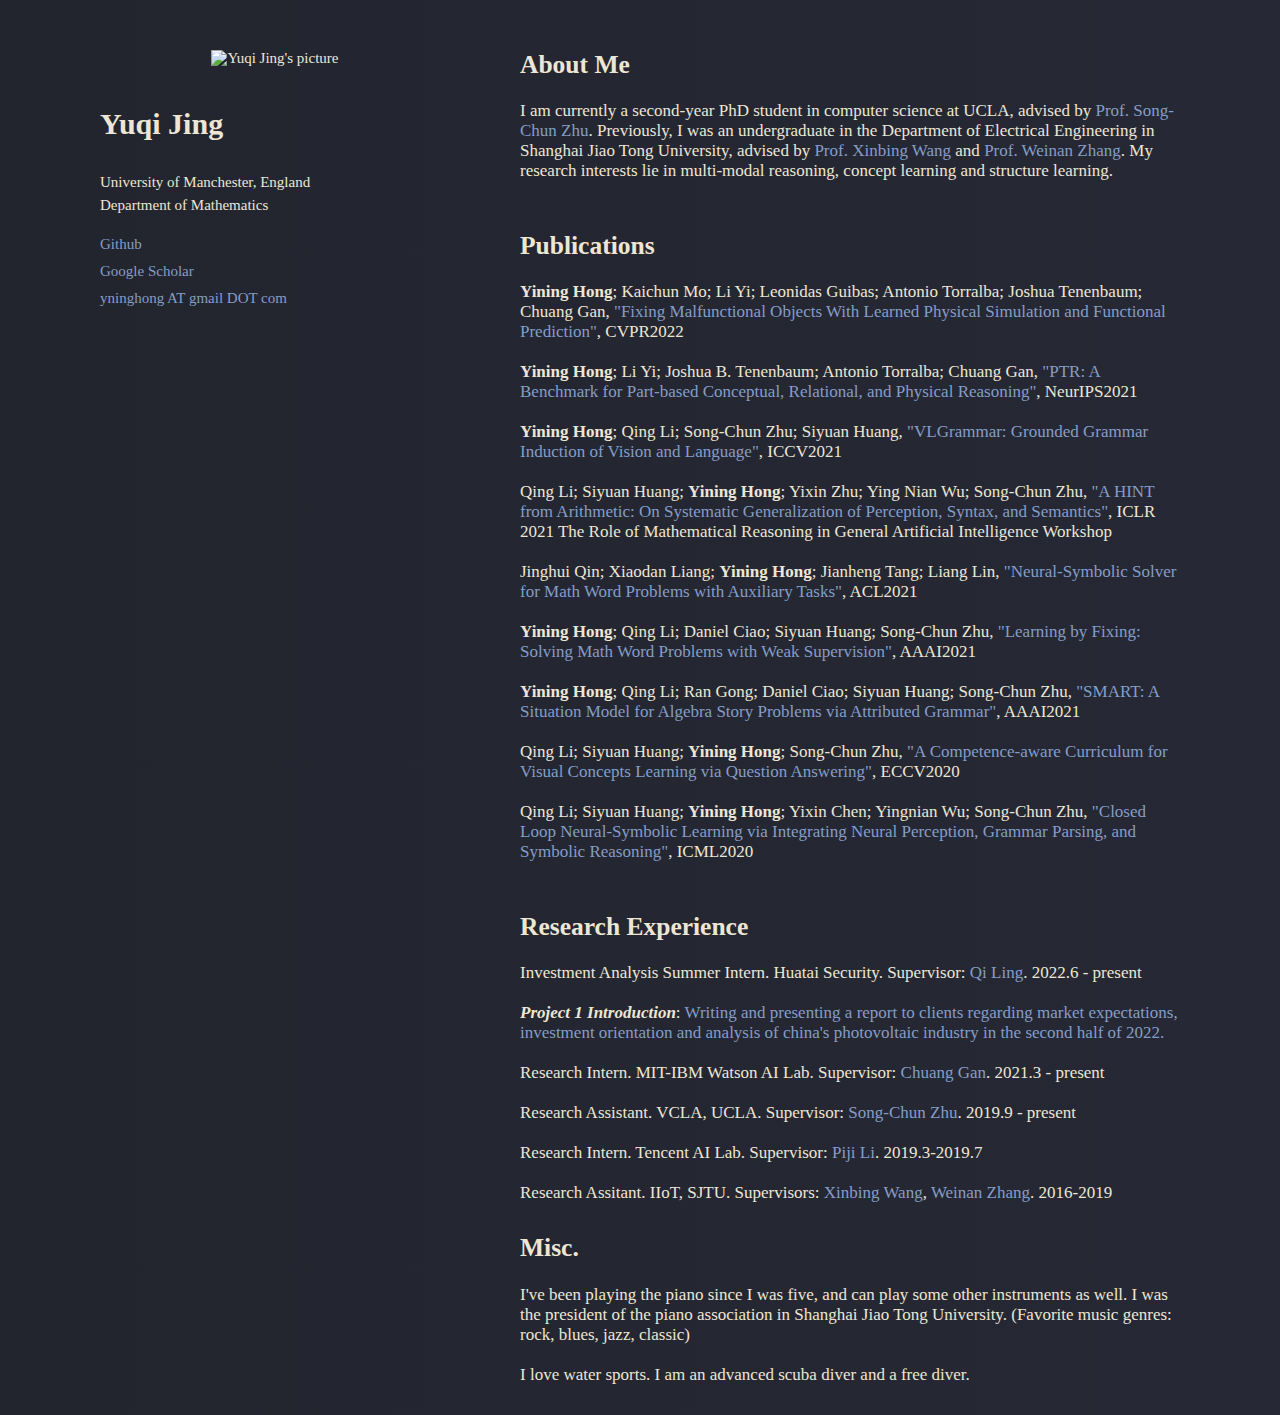
==== index.html @ 9c2588e0 "Update index.html" ====
<!DOCTYPE html> <html lang="en"> 
  <head> 
    <!-- Global site tag (gtag.js) - Google Analytics --> 
    <script async src="https://www.googletagmanager.com/gtag/js?id=UA-128477410-1"></script> <script> window.dataLayer = window.dataLayer |
      | []; function gtag(){dataLayer.push(arguments);} gtag('js', new Date()); gtag('config', 'UA-128477410-1'); </script> 
    <meta charset="utf-8"> 
    <meta http-equiv=X-UA-Compatible content="IE=edge,chrome=1"> 
    <meta name=viewport content="width=device-width, initial-scale=1"> 
    <meta name=description content="A boy who trys to make the most of every day"> 
    <meta name=author content="Yuqi Jing">
    
    
    
    
    
    
    
    <!-- Begin Jekyll SEO tag v2.8.0 --> 
    <title>Home | Yuqi Jing</title> 
    <meta name="generator" content="Jekyll v3.9.0" 
                                                                                 /> 
    <meta property="og:title" content="Home" 
                                                                                          /> 
    <meta property="og:locale" content="en_UK" 
                                                                                                   /> 
    <meta name="description" content="A place that holds the depths of a boy's mind" 
                                                                                                            /> 
    <meta property="og:description" content="A place that holds the depths of a boy's mind" 
                                                                                                                     /> 
    <link rel="canonical" href="https://yqjing.github.io/" 
                                                                                                                              /> 
    <meta property="og:url" content="https://yqjing.github.io/" 
                                                                                                                                       /> 
    <meta property="og:site_name" content="Yuqi Jing" 
                                                                                                                                                /> 
    <meta property="og:type" content="website" 
                                                                                                                                                /> 
    <meta name="twitter:card" content="summary" 
                                                                                                                                                /> 
    <meta property="twitter:title" content="Home" 
                                                                                                                                                /> 
    <script type="application/ld+json"> {"@context":"https://schema.org","@type":"WebSite","description":"A place that holds the depths of a boy's mind","headline":"Home","name":"Yuqi Jing","url":"https://yqjing.github.io/"}</script>
    
    
    
    <!-- End Jekyll SEO tag -->
   
    
    <link rel="icon" type="image/png" href="/assets/pictures/32*32.png" />
    <link rel="apple-touch-icon" type="image/png" href="/assets/pictures/180*180.png" />

    
    <link rel="canonical" href="https://yqjing.github.io/"> 
 
    
    
    
    
    
    
    
    
    <!-- color:#111;background:#fff => background color;
    
color:#ede6d5;font-family:"Georgia",serif;font-size:15px;margin:50px 100px 0 => uni,department i.e. left side benchmark text size ;

color:#a085c6;text-decoration:none;font-size:1em => control all purple text; text in left-hand side: lsbmts*1; Text in right-hand side: rsbmts*1;

h1{font-size:2em;margin-bottom:30px} => title name size "Yuqi Jing"; lsbmts*2
header small{font-size:0.7em}   => ???other hidden link use;
hover{color:#fcd174;border-color:#fcd174}p,span{line-height:1.5}; cursor positioned color  purple color text*1
 @media only screen and (max-width: 600px){.content{font-size:17px;max-width:1000px(up); => unknown
@media only screen and (min-width: 600px){.content{margin-left:380px;font-size:17px;max-width:1000px}} => right sde benchmark text size;
 
@margin widthillustration
    header{width:350px;padding:0 50px 0 0;position:relative;float:left} : left column width 350
 @media only screen and (min-width: 600px){.content{margin-left:400px;font-size:17px;max-width:1000px}}.content p{margin-bottom:30px}.content p strong{font-weight:600}  : righ column width 1000, margin to the left 400

text color: #72a5d4
--->


         
    
     <!-- Photo setting   --> 
    <style> 
      body{color:#111;background:#fff}
      body{background:-webkit-linear-gradient(left, #19111f 0%, #2c1e37 100%);
      background:-moz-linear-gradient(left, #22252e 0%, #262935 100%);
      background:-o-linear-gradient(left, #22252e 0%, #262935 100%);
      background:-ms-linear-gradient(left, #22252e 0%, #262935 100%);
      background:linear-gradient(to right, #22252e 0%, #262935 100%);
      color:#ede6d5;font-family:"Georgia",serif;font-size:15px;margin:50px 100px 0}
      @media only screen and (max-width: 600px){body{margin:50px 50px 0}}a{color:#859dc6;text-decoration:none;font-size:1em;-webkit-transition:all 1s;-moz-transition:all 1s;-o-transition:all 1s;-ms-transition:all 1s;transition:all 1s}a:hover{color:#fcd174;border-color:#fcd174}p,span{line-height:1.5}
      h1{font-size:2em;margin-bottom:30px}strong{font-weight:bold}strong a{border:none}ul{list-style:none;margin:0;padding:0}
      header{width:350px;padding:0 50px 0 0;position:relative;float:left}
      @media only screen and (max-width: 600px){header{float:none}}
      @media only screen and (max-width: 400px){header{width:100%}}header img{width:100%;margin-bottom:20px}header nav ul{margin-bottom:20px}header nav ul li{margin-bottom:10px}header p{margin-bottom:20px;width:80%}
      header small{font-size:.7em}
      
      
      @media only screen and (max-width: 600px){.content{font-size:17px;max-width:1000px;margin-top:50px;border-top:1px solid #382640;padding:40px 0 100px}}
      @media only screen and (min-width: 600px){.content{margin-left:420px;font-size:17px;max-width:1000px}}.content p{margin-bottom:30px}.content p strong{font-weight:600} 
    </style> 
  </head> 
  <body> 
    <header> 
    
    <div style="text-align: center;">
    <img alt="Yuqi Jing's picture" src="https://yqjing.github.io/assets/pictures/IMG_6062.jpg" /> 
    </div>
      
      
      
      
      
      <!-- https://evelinehong.github.io/assets/images/picture.jpg
  https://evelinehong.github.io/assets/images/sequoia2.jpg 
https://yqjing.github.io/assets/pictures/IMG_6062.jpg
-->
  <!--
      <style> body{color:#111;background:#fff}body{
color:#ede6d5;font-family:"Georgia",serif;
:14px;margin:50px 100px 0}
      @media only screen and (max-width: 600px){body{margin:50px 50px 0}}a{color:#a085c6;text-decoration:none;font-size:1em;-webkit-transition:all 1s;-moz-transition:all 1s;-o-transition:all 1s;-ms-transition:all 1s;transition:all 1s}a:hover{color:#fcd174;border-color:#fcd174}p,span{line-height:1.5}h1{font-size:2em;margin-bottom:30px}strong{font-weight:bold}strong a{border:none}ul{list-style:none;margin:0;padding:0}header{width:350px;padding:0 50px 0 0;position:relative;float:left}
      @media only screen and (max-width: 600px){header{float:none}}
      @media only screen and (max-width: 400px){header{width:100%}}header img{width:100%;margin-bottom:20px}header nav ul{margin-bottom:20px}header nav ul li{margin-bottom:10px}header p{margin-bottom:20px;width:80%}header small{font-size:.7em}
      @media only screen and (max-width: 600px){.content{font-size:16px;max-width:1000px;margin-top:50px;border-top:1px solid #382640;padding:40px 0 100px}}
      @media only screen and (min-width: 600px){.content{margin-left:400px;font-size:16px;max-width:1000px}}.content p{margin-bottom:30px}.content p strong{font-weight:600} 
 -->
  
  
  
  <h1> <strong>Yuqi Jing</strong> 
  </h1> <p> University of Manchester, England</br> Department of Mathematics<br> </p> <nav> <ul> 
  
  <!-- <li><a href="https://drive.google.com/file/d/1mBJ14ZlqIxVOYjJxZRQlTpHOiclSnYRE/view?usp=sharing">CV</a></li> "HER CV" "SET TO BE HOLD--> 
  
  <li><a href="https://github.com/disapprehension">Github</a></li> 
  <li><a href="https://scholar.google.com/citations?user=PTYxORcAAAAJ">Google Scholar</a></li> 
  <li><a href="mailto:yninghong@gmail.com">yninghong AT gmail DOT com</a></li> 
  
  <!-- <li><a href="https://evelinehong.github.io/photos.html">Gallery</a></li> "HER GALLERY WITH LINK TO HOMEPAGE WORTH EXAMINING" --> 
  
  </ul> </nav> </small> </header> <section class="content"> <p> 

    
    
    <h2>About Me</h2> 
    I am currently a second-year PhD student in computer science at UCLA, advised by <a href = "http://www.stat.ucla.edu/~sczhu/">Prof. Song-Chun Zhu</a>. Previously, I was an undergraduate in the Department of Electrical Engineering in Shanghai Jiao Tong University, advised by <a href="http://iwct.sjtu.edu.cn/Personal/xwang8/index.html">Prof. Xinbing Wang</a> and <a href="http://wnzhang.net/">Prof. Weinan Zhang</a>. My research interests lie in multi-modal reasoning, concept learning and structure learning.<br> <br>
      <!-- I’ve been drawing inspiration from cognitive science, and endowing machines with human-like concept learning abilities via neural-graphical-symbolic learning. Specifically:<br> <strong>Neural</strong>: neural networks for natural language processing and computer vision. <br> <strong>Graphical</strong>: graph parsing via grammar learning. <br> <strong>Symbolic</strong>: symbolic reasoning, including program synthesis, inductive logic programming and theorem proving. -->
    
    <!-- My research interest lies in Neural-Symbolic Learning, Mathematical Reasoning and Program Synthesis, particularly in the intersection of Natural Language Processing and Computer Vision. -->
    
    </p> <p> <h2>Publications</h2> 
<strong>Yining Hong</strong>; Kaichun Mo; Li Yi; Leonidas Guibas; Antonio Torralba; Joshua Tenenbaum; Chuang Gan, <a href="http://fixing-malfunctional.csail.mit.edu/">"Fixing Malfunctional Objects With Learned Physical Simulation and Functional Prediction"</a>, CVPR2022<br><br> 
<strong>Yining Hong</strong>; Li Yi; Joshua B. Tenenbaum; Antonio Torralba; Chuang Gan, <a href="http://ptr.csail.mit.edu">"PTR: A Benchmark for Part-based Conceptual, Relational, and Physical Reasoning"</a>, NeurIPS2021<br><br> <strong>Yining Hong</strong>; Qing Li; Song-Chun Zhu; Siyuan Huang, <a href="https://arxiv.org/abs/2103.12975">"VLGrammar: Grounded Grammar Induction of Vision and Language"</a>, ICCV2021<br><br> Qing Li; Siyuan Huang;

<strong>Yining Hong</strong>; Yixin Zhu; Ying Nian Wu; Song-Chun Zhu, <a href="https://arxiv.org/abs/2103.01403">"A HINT from Arithmetic: On Systematic Generalization of Perception, Syntax, and Semantics"</a>, ICLR 2021 The Role of Mathematical Reasoning in General Artificial Intelligence Workshop <br><br>

Jinghui Qin; Xiaodan Liang; <strong>Yining Hong</strong>; Jianheng Tang; Liang Lin, <a href="https://evelinehong.github.io/assets/papers/Neural_Symbolic_Solver_for_Math_Word_Problems_with_Auxiliary_Tasks.pdf">"Neural-Symbolic Solver for Math Word Problems with Auxiliary Tasks"</a>, ACL2021<br><br> 

<strong>Yining Hong</strong>; Qing Li; Daniel Ciao; Siyuan Huang; Song-Chun Zhu, <a href = "https://evelinehong.github.io/lbf-site">"Learning by Fixing: Solving Math Word Problems with Weak Supervision"</a>, AAAI2021<br><br> <strong>Yining Hong</strong>; Qing Li; Ran Gong; Daniel Ciao; Siyuan Huang; Song-Chun Zhu, <a href = "https://evelinehong.github.io/smart-site">"SMART: A Situation Model for Algebra Story Problems via Attributed Grammar"</a>, AAAI2021<br><br> 

Qing Li; Siyuan Huang; <strong>Yining Hong</strong>; Song-Chun Zhu, <a href="https://arxiv.org/abs/2007.01499">"A Competence-aware Curriculum for Visual Concepts Learning via Question Answering"</a>, ECCV2020<br><br> 

Qing Li; Siyuan Huang; <strong>Yining Hong</strong>; Yixin Chen; Yingnian Wu; Song-Chun Zhu, <a href="https://liqing-ustc.github.io/NGS/">"Closed Loop Neural-Symbolic Learning via Integrating Neural Perception, Grammar Parsing, and Symbolic Reasoning"</a>, ICML2020<br><br> 




</p> <p> <h2>Research Experience</h2> 
Investment Analysis Summer Intern. Huatai Security. Supervisor: <a href="https://cn.linkedin.com/in/%E7%90%A6-%E5%87%8C-b90a8895">Qi Ling</a>. 2022.6 - present<br><br>
<i><strong>Project 1 Introduction</strong></i>:<a href="https://yqjing.github.io/experiences/intern1"> Writing and presenting a report to clients regarding market expectations, investment orientation and analysis of china's photovoltaic industry in the second half of 2022.</a>

<br><br>







Research Intern. MIT-IBM Watson AI Lab. Supervisor: <a href="https://people.csail.mit.edu/ganchuang/">Chuang Gan</a>. 2021.3 - present<br><br> 

Research Assistant. VCLA, UCLA. Supervisor: <a href="http://www.stat.ucla.edu/~sczhu/">Song-Chun Zhu</a>. 2019.9 - present<br><br> Research Intern. Tencent AI Lab. Supervisor: <a href="http://lipiji.com/">Piji Li</a>. 2019.3-2019.7<br><br> 

Research Assitant. IIoT, SJTU. Supervisors: <a href="https://www.cs.sjtu.edu.cn/~wang-xb/">Xinbing Wang</a>, <a href="http://wnzhang.net/">Weinan Zhang</a>. 2016-2019<br>

<p> <h2>Misc.</h2> I've been playing the piano since I was five, and can play some other instruments as well. I was the president of the piano association in Shanghai Jiao Tong University. (Favorite music genres: rock, blues, jazz, classic)<br><br> 

I love water sports. I am an advanced scuba diver and a free diver. 



<p> </section> 
</body> 
</html>
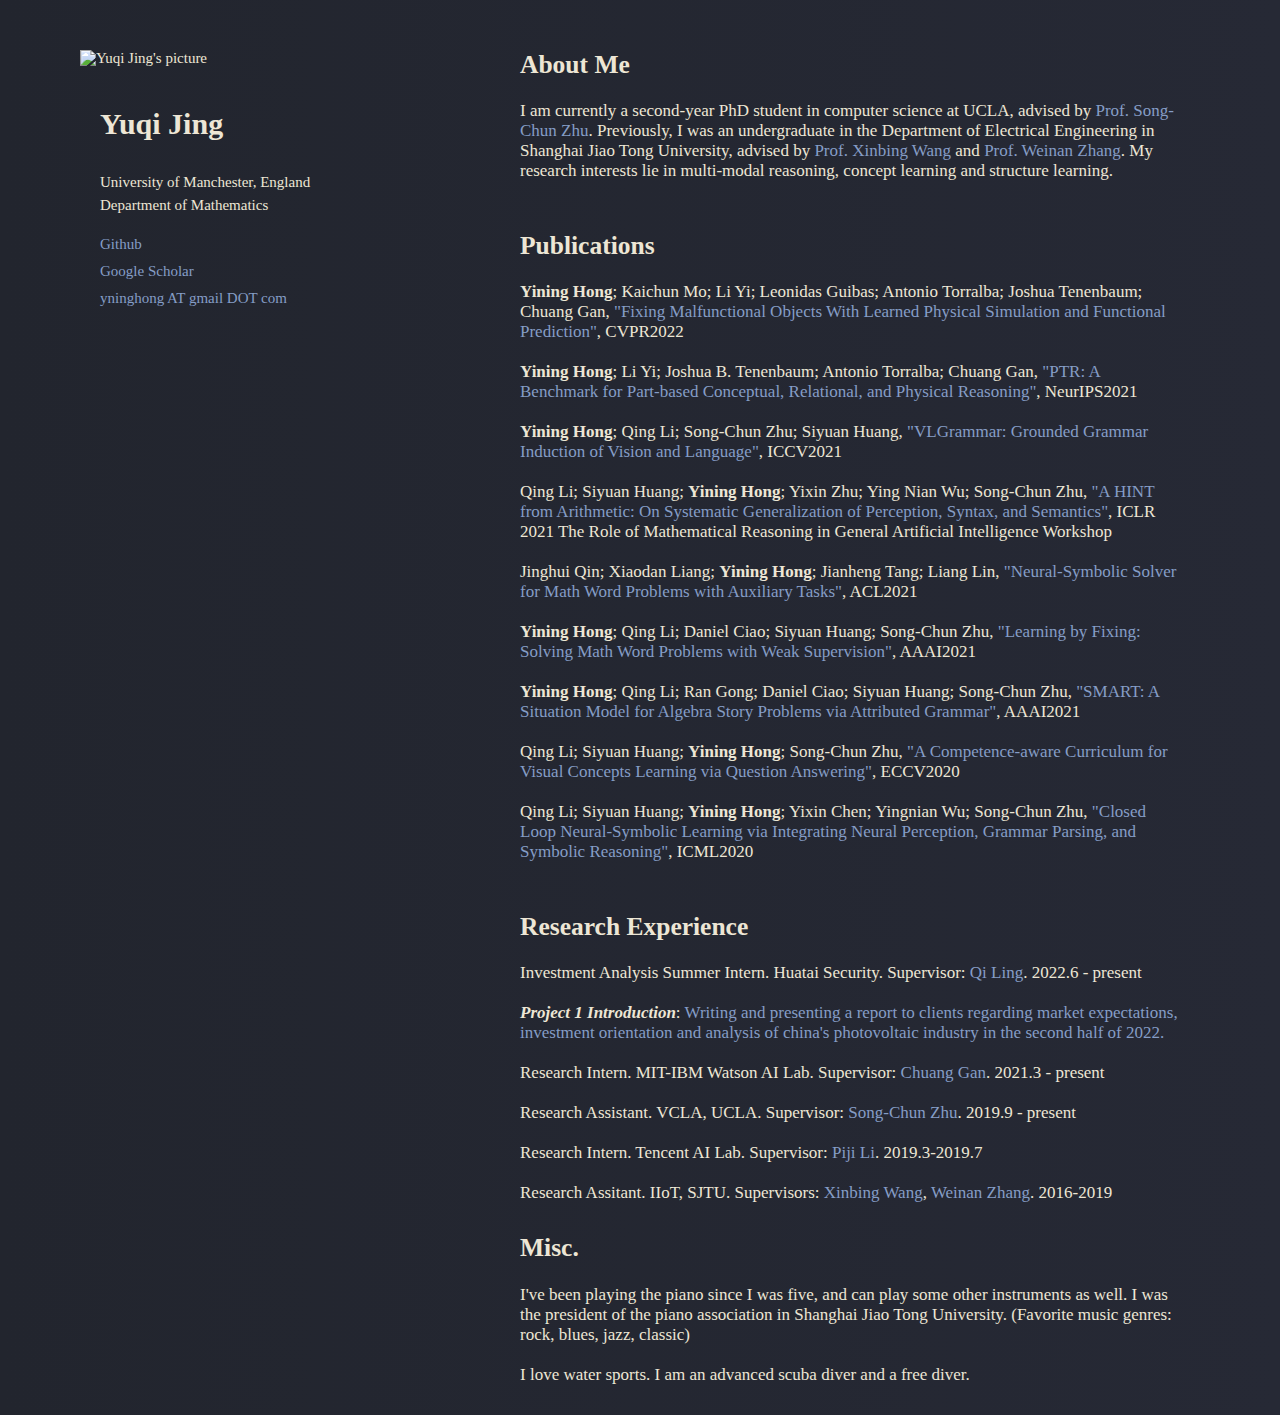
==== commit 817a6e46: "Update index.html" ====
--- a/index.html
+++ b/index.html
@@ -91,24 +91,39 @@
       background:-ms-linear-gradient(left, #22252e 0%, #262935 100%);
       background:linear-gradient(to right, #22252e 0%, #262935 100%);
       color:#ede6d5;font-family:"Georgia",serif;font-size:15px;margin:50px 100px 0}
-      @media only screen and (max-width: 600px){body{margin:50px 50px 0}}a{color:#859dc6;text-decoration:none;font-size:1em;-webkit-transition:all 1s;-moz-transition:all 1s;-o-transition:all 1s;-ms-transition:all 1s;transition:all 1s}a:hover{color:#fcd174;border-color:#fcd174}p,span{line-height:1.5}
+      @media only screen and (max-width: 600px){
+      body{margin:50px 50px 0}}
+      
+      html {
+      box-sizing: border-box;
+      }
+      *, *:before, *:after {
+      box-sizing: inherit;
+      }
+      
+      
+      a{color:#859dc6;text-decoration:none;font-size:1em;-webkit-transition:all 1s;-moz-transition:all 1s;-o-transition:all 1s;-ms-transition:all 1s;transition:all 1s}a:hover{color:#fcd174;border-color:#fcd174}p,span{line-height:1.5}
       h1{font-size:2em;margin-bottom:30px}strong{font-weight:bold}strong a{border:none}ul{list-style:none;margin:0;padding:0}
       header{width:350px;padding:0 50px 0 0;position:relative;float:left}
       @media only screen and (max-width: 600px){header{float:none}}
-      @media only screen and (max-width: 400px){header{width:100%}}header img{width:100%;margin-bottom:20px}header nav ul{margin-bottom:20px}header nav ul li{margin-bottom:10px}header p{margin-bottom:20px;width:80%}
+      @media only screen and (max-width: 400px){header{width:100%}}
+      header img{width:100%;margin-bottom:20px;margin-left:-20px}
+      header nav ul{margin-bottom:20px}
+      header nav ul li{margin-bottom:10px}
+      header p{margin-bottom:20px;width:80%}
       header small{font-size:.7em}
       
       
-      @media only screen and (max-width: 600px){.content{font-size:17px;max-width:1000px;margin-top:50px;border-top:1px solid #382640;padding:40px 0 100px}}
+      @media only screen and (max-width: 600px){.content{font-size:17px;max-width:1000px;margin-top:50px;border-top:1px solid #2f3c4d;padding:40px 0 100px}}
       @media only screen and (min-width: 600px){.content{margin-left:420px;font-size:17px;max-width:1000px}}.content p{margin-bottom:30px}.content p strong{font-weight:600} 
     </style> 
   </head> 
   <body> 
     <header> 
     
-    <div style="text-align: center;">
+    
     <img alt="Yuqi Jing's picture" src="https://yqjing.github.io/assets/pictures/IMG_6062.jpg" /> 
-    </div>
+    
       
       
       
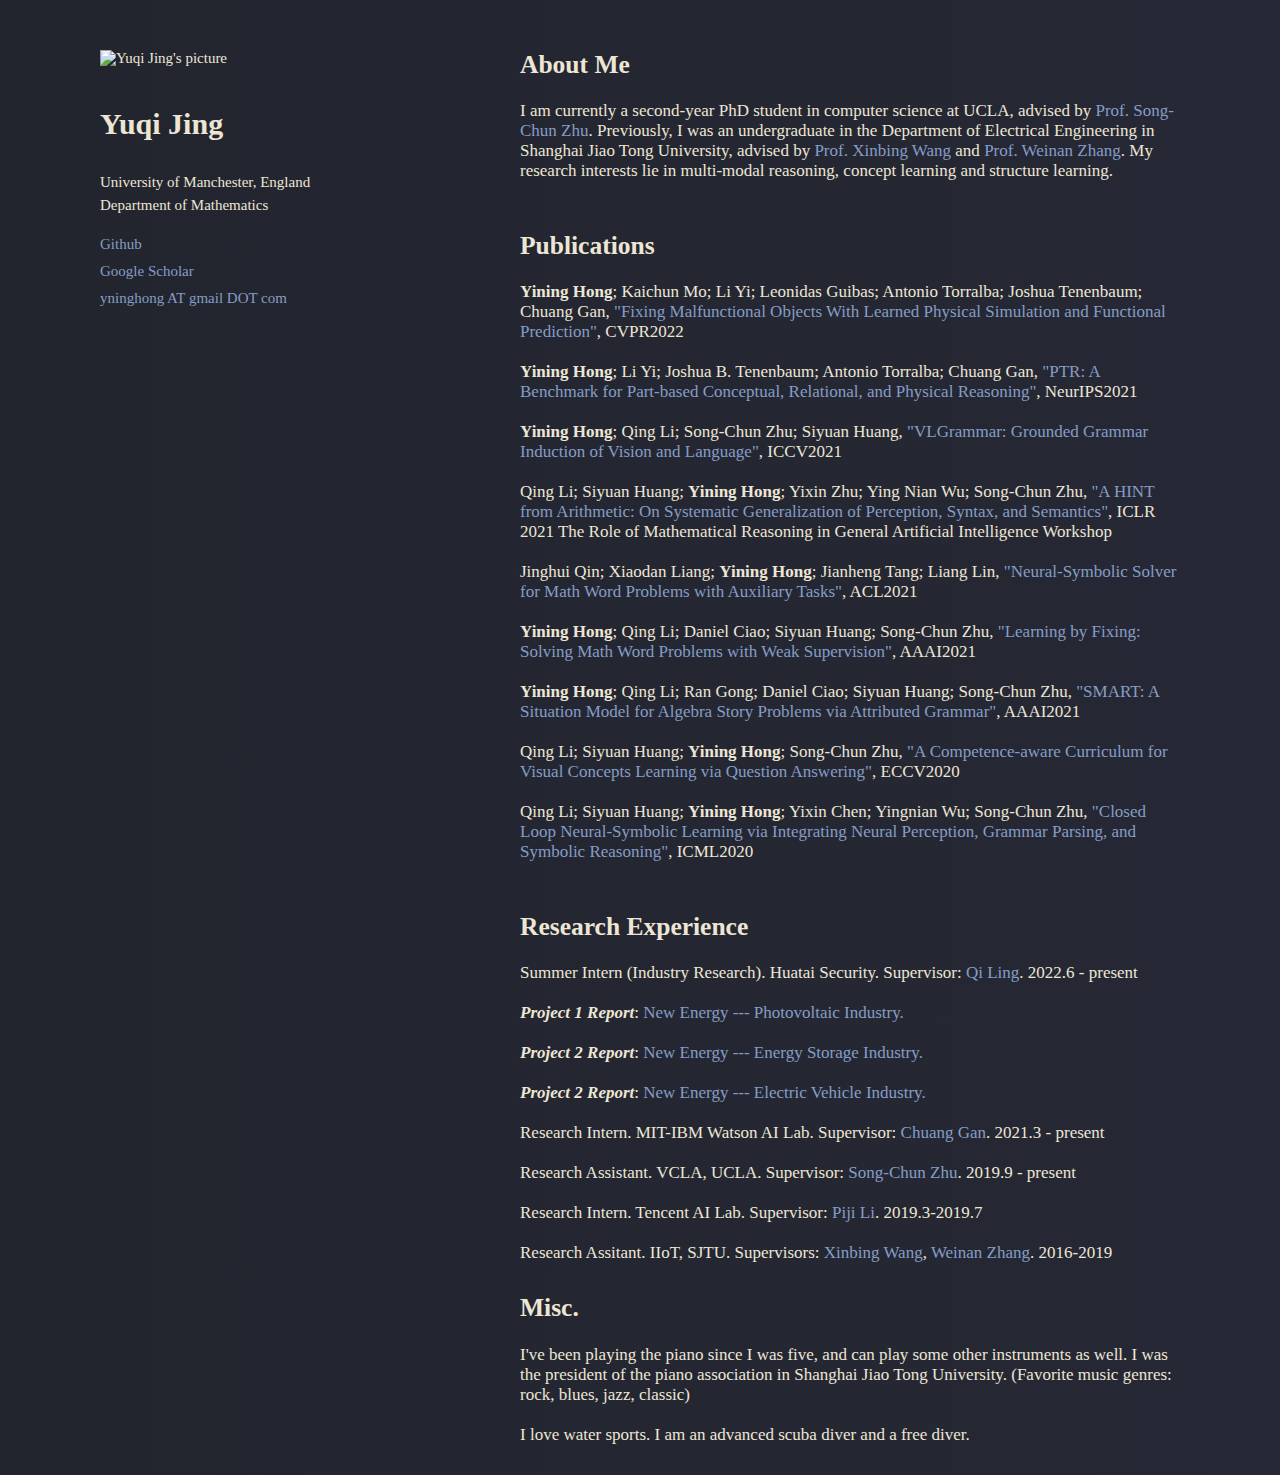
==== commit e11d4308: "Update index.html" ====
--- a/index.html
+++ b/index.html
@@ -6,7 +6,7 @@
     <meta charset="utf-8"> 
     <meta http-equiv=X-UA-Compatible content="IE=edge,chrome=1"> 
     <meta name=viewport content="width=device-width, initial-scale=1"> 
-    <meta name=description content="A boy who trys to make the most of every day"> 
+    <meta name=description content="A boy who has to make the most of every day"> 
     <meta name=author content="Yuqi Jing">
     
     
@@ -102,12 +102,15 @@
       }
       
       
+      
+      
+      
       a{color:#859dc6;text-decoration:none;font-size:1em;-webkit-transition:all 1s;-moz-transition:all 1s;-o-transition:all 1s;-ms-transition:all 1s;transition:all 1s}a:hover{color:#fcd174;border-color:#fcd174}p,span{line-height:1.5}
       h1{font-size:2em;margin-bottom:30px}strong{font-weight:bold}strong a{border:none}ul{list-style:none;margin:0;padding:0}
       header{width:350px;padding:0 50px 0 0;position:relative;float:left}
       @media only screen and (max-width: 600px){header{float:none}}
       @media only screen and (max-width: 400px){header{width:100%}}
-      header img{width:100%;margin-bottom:20px;margin-left:-20px}
+      header img{width:100%;margin-bottom:20px}
       header nav ul{margin-bottom:20px}
       header nav ul li{margin-bottom:10px}
       header p{margin-bottom:20px;width:80%}
@@ -125,7 +128,10 @@
     <img alt="Yuqi Jing's picture" src="https://yqjing.github.io/assets/pictures/IMG_6062.jpg" /> 
     
       
-      
+      <!-- *, *:before, *:after {
+      box-sizing: inherit;
+      }
+      -->
       
       
       
@@ -163,7 +169,7 @@
     
     <h2>About Me</h2> 
     I am currently a second-year PhD student in computer science at UCLA, advised by <a href = "http://www.stat.ucla.edu/~sczhu/">Prof. Song-Chun Zhu</a>. Previously, I was an undergraduate in the Department of Electrical Engineering in Shanghai Jiao Tong University, advised by <a href="http://iwct.sjtu.edu.cn/Personal/xwang8/index.html">Prof. Xinbing Wang</a> and <a href="http://wnzhang.net/">Prof. Weinan Zhang</a>. My research interests lie in multi-modal reasoning, concept learning and structure learning.<br> <br>
-      <!-- I’ve been drawing inspiration from cognitive science, and endowing machines with human-like concept learning abilities via neural-graphical-symbolic learning. Specifically:<br> <strong>Neural</strong>: neural networks for natural language processing and computer vision. <br> <strong>Graphical</strong>: graph parsing via grammar learning. <br> <strong>Symbolic</strong>: symbolic reasoning, including program synthesis, inductive logic programming and theorem proving. -->
+      <!-- Iâve been drawing inspiration from cognitive science, and endowing machines with human-like concept learning abilities via neural-graphical-symbolic learning. Specifically:<br> <strong>Neural</strong>: neural networks for natural language processing and computer vision. <br> <strong>Graphical</strong>: graph parsing via grammar learning. <br> <strong>Symbolic</strong>: symbolic reasoning, including program synthesis, inductive logic programming and theorem proving. -->
     
     <!-- My research interest lies in Neural-Symbolic Learning, Mathematical Reasoning and Program Synthesis, particularly in the intersection of Natural Language Processing and Computer Vision. -->
     
@@ -185,12 +191,18 @@
 
 
 </p> <p> <h2>Research Experience</h2> 
-Investment Analysis Summer Intern. Huatai Security. Supervisor: <a href="https://cn.linkedin.com/in/%E7%90%A6-%E5%87%8C-b90a8895">Qi Ling</a>. 2022.6 - present<br><br>
-<i><strong>Project 1 Introduction</strong></i>:<a href="https://yqjing.github.io/experiences/intern1"> Writing and presenting a report to clients regarding market expectations, investment orientation and analysis of china's photovoltaic industry in the second half of 2022.</a>
+Summer Intern (Industry Research). Huatai Security. Supervisor: <a href="https://cn.linkedin.com/in/%E7%90%A6-%E5%87%8C-b90a8895">Qi Ling</a>. 2022.6 - present<br><br>
+<i><strong>Project 1 Report</strong></i>:<a href="https://yqjing.github.io/experiences/intern1"> New Energy --- Photovoltaic Industry.</a>
 
 <br><br>
 
-
+<i><strong>Project 2 Report</strong></i>:<a href="https://yqjing.github.io/experiences/intern2"> New Energy --- Energy Storage Industry.</a>
+
+<br><br>
+
+<i><strong>Project 2 Report</strong></i>:<a href="https://yqjing.github.io/experiences/intern3"> New Energy --- Electric Vehicle Industry.</a>
+
+<br><br>
 
 
 
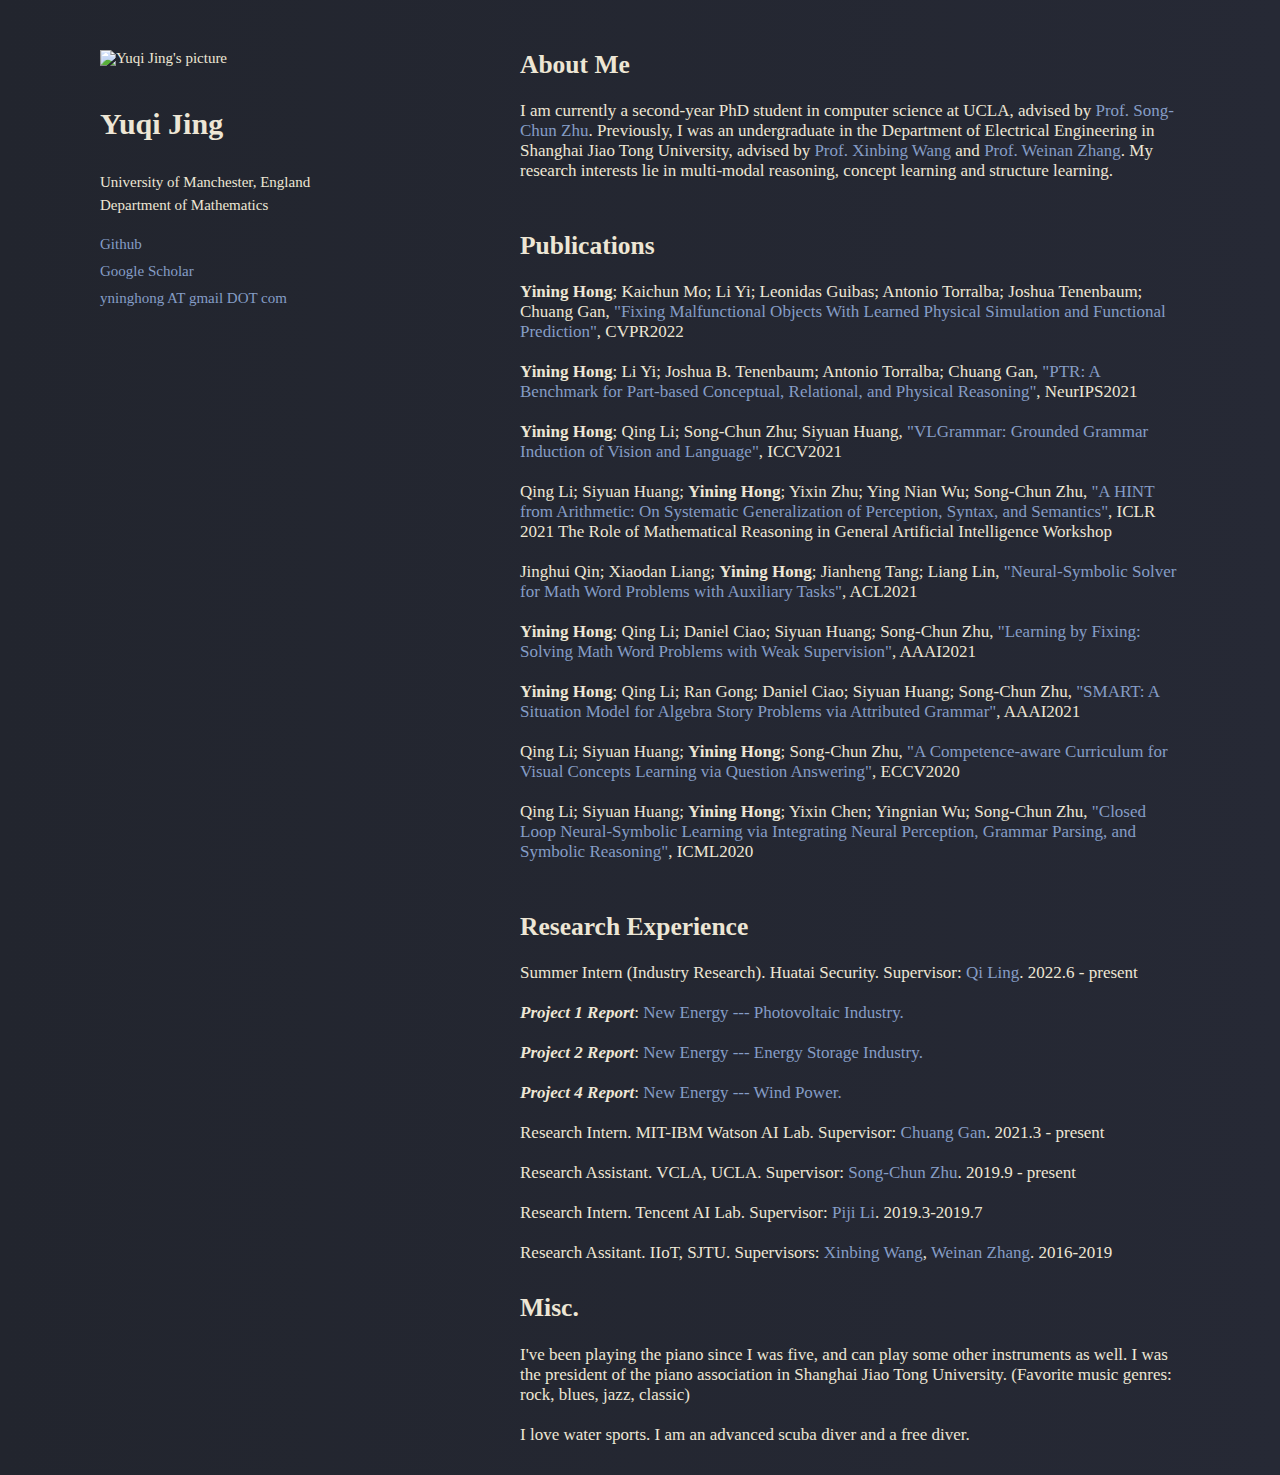
==== commit 0349e8cc: "Update index.html" ====
--- a/index.html
+++ b/index.html
@@ -200,7 +200,7 @@
 
 <br><br>
 
-<i><strong>Project 2 Report</strong></i>:<a href="https://yqjing.github.io/experiences/intern3"> New Energy --- Electric Vehicle Industry.</a>
+<i><strong>Project 4 Report</strong></i>:<a href="https://yqjing.github.io/experiences/intern3"> New Energy --- Wind Power.</a>
 
 <br><br>
 
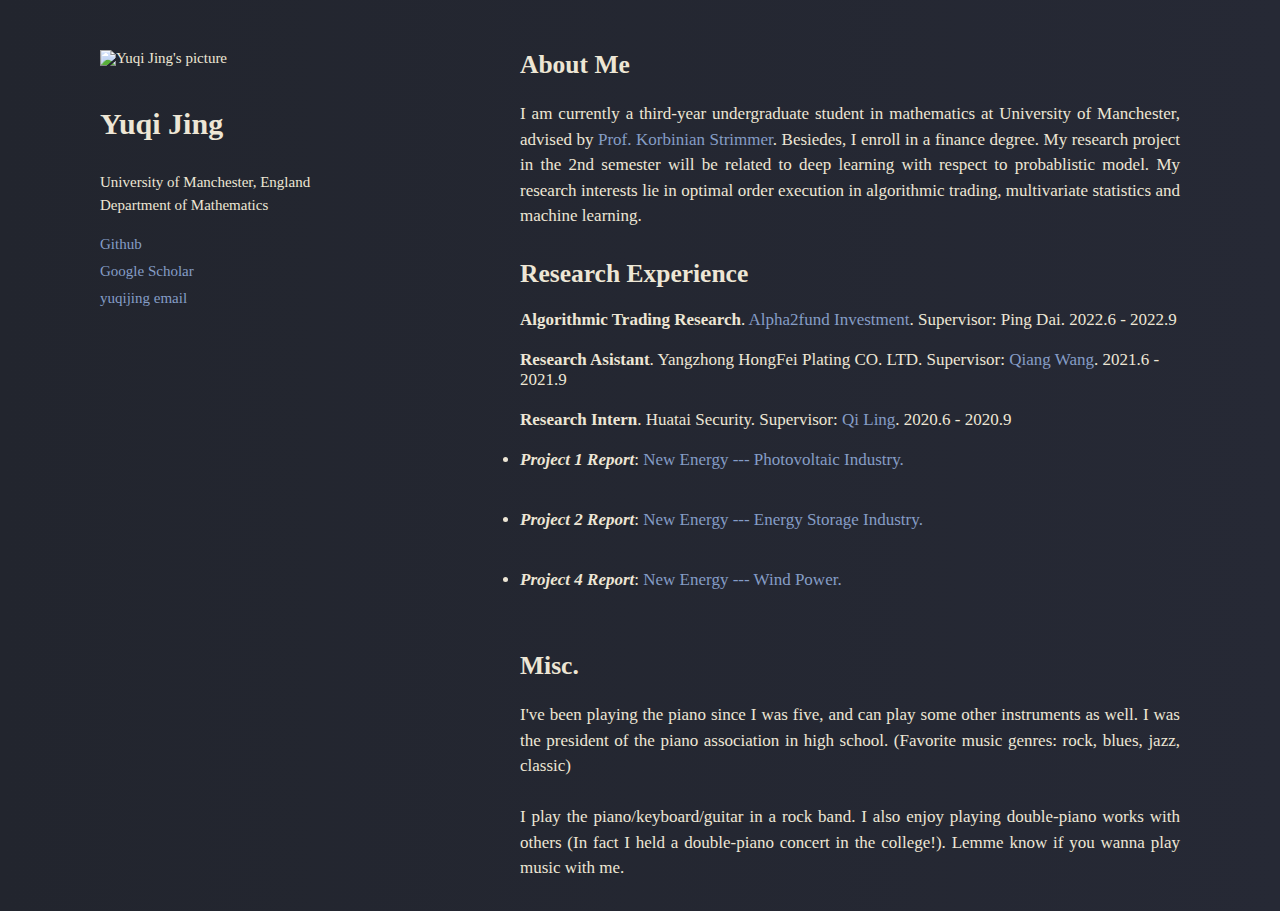
==== commit d95f324b: "Update index.html" ====
--- a/index.html
+++ b/index.html
@@ -1,4 +1,19 @@
 <!DOCTYPE html> <html lang="en"> 
+  <head> 
+    <!-- Global site tag (gtag.js) - Google Analytics --> 
+    <script async src="https://www.googletagmanager.com/gtag/js?id=UA-128477410-1"></script> <script> window.dataLayer = window.dataLayer |
+      | []; function gtag(){dataLayer.push(arguments);} gtag('js', new Date()); gtag('config', 'UA-128477410-1'); </script> 
+    <meta charset="utf-8"> 
+    <meta http-equiv=X-UA-Compatible content="IE=edge,chrome=1"> 
+    <meta name=viewport content="width=device-width, initial-scale=1"> 
+    <meta name=description content="A boy who trys to make the most of every day"> 
+    <meta name=author content="Yuqi Jing">
+    
+    
+    
+    
+    
+    <!DOCTYPE html> <html lang="en"> 
   <head> 
     <!-- Global site tag (gtag.js) - Google Analytics --> 
     <script async src="https://www.googletagmanager.com/gtag/js?id=UA-128477410-1"></script> <script> window.dataLayer = window.dataLayer |
@@ -125,7 +140,7 @@
     <header> 
     
     
-    <img alt="Yuqi Jing's picture" src="https://yqjing.github.io/assets/pictures/IMG_6062.jpg" /> 
+    <img alt="Yuqi Jing's picture" src="https://yqjing.github.io/assets/pictures/My portrait.jpeg" /> 
     
       
       <!-- *, *:before, *:after {
@@ -157,69 +172,65 @@
   
   <!-- <li><a href="https://drive.google.com/file/d/1mBJ14ZlqIxVOYjJxZRQlTpHOiclSnYRE/view?usp=sharing">CV</a></li> "HER CV" "SET TO BE HOLD--> 
   
-  <li><a href="https://github.com/disapprehension">Github</a></li> 
-  <li><a href="https://scholar.google.com/citations?user=PTYxORcAAAAJ">Google Scholar</a></li> 
-  <li><a href="mailto:yninghong@gmail.com">yninghong AT gmail DOT com</a></li> 
+  <li><a href="https://github.com/yqjing">Github</a></li> 
+  <li><a href="">Google Scholar</a></li> 
+  <li><a href="yuqi.jing@student.manchester.ac.uk">yuqijing email</a></li> 
   
   <!-- <li><a href="https://evelinehong.github.io/photos.html">Gallery</a></li> "HER GALLERY WITH LINK TO HOMEPAGE WORTH EXAMINING" --> 
   
-  </ul> </nav> </small> </header> <section class="content"> <p> 
+  </ul> </nav> </small> </header> <section class="content"> 
+  <p align="justify"> 
 
     
     
     <h2>About Me</h2> 
-    I am currently a second-year PhD student in computer science at UCLA, advised by <a href = "http://www.stat.ucla.edu/~sczhu/">Prof. Song-Chun Zhu</a>. Previously, I was an undergraduate in the Department of Electrical Engineering in Shanghai Jiao Tong University, advised by <a href="http://iwct.sjtu.edu.cn/Personal/xwang8/index.html">Prof. Xinbing Wang</a> and <a href="http://wnzhang.net/">Prof. Weinan Zhang</a>. My research interests lie in multi-modal reasoning, concept learning and structure learning.<br> <br>
+    <p align="justify"> 
+    I am currently a third-year undergraduate student in mathematics at University of Manchester, advised by <a href = "https://strimmerlab.github.io/">Prof. Korbinian Strimmer</a>. Besiedes, I enroll in a finance degree. My research project in the 2nd semester will be related to deep learning with respect to probablistic model. My research interests lie in optimal order execution in algorithmic trading, multivariate statistics and machine learning.
+    <br> 
       <!-- Iâve been drawing inspiration from cognitive science, and endowing machines with human-like concept learning abilities via neural-graphical-symbolic learning. Specifically:<br> <strong>Neural</strong>: neural networks for natural language processing and computer vision. <br> <strong>Graphical</strong>: graph parsing via grammar learning. <br> <strong>Symbolic</strong>: symbolic reasoning, including program synthesis, inductive logic programming and theorem proving. -->
     
     <!-- My research interest lies in Neural-Symbolic Learning, Mathematical Reasoning and Program Synthesis, particularly in the intersection of Natural Language Processing and Computer Vision. -->
     
-    </p> <p> <h2>Publications</h2> 
-<strong>Yining Hong</strong>; Kaichun Mo; Li Yi; Leonidas Guibas; Antonio Torralba; Joshua Tenenbaum; Chuang Gan, <a href="http://fixing-malfunctional.csail.mit.edu/">"Fixing Malfunctional Objects With Learned Physical Simulation and Functional Prediction"</a>, CVPR2022<br><br> 
-<strong>Yining Hong</strong>; Li Yi; Joshua B. Tenenbaum; Antonio Torralba; Chuang Gan, <a href="http://ptr.csail.mit.edu">"PTR: A Benchmark for Part-based Conceptual, Relational, and Physical Reasoning"</a>, NeurIPS2021<br><br> <strong>Yining Hong</strong>; Qing Li; Song-Chun Zhu; Siyuan Huang, <a href="https://arxiv.org/abs/2103.12975">"VLGrammar: Grounded Grammar Induction of Vision and Language"</a>, ICCV2021<br><br> Qing Li; Siyuan Huang;
-
-<strong>Yining Hong</strong>; Yixin Zhu; Ying Nian Wu; Song-Chun Zhu, <a href="https://arxiv.org/abs/2103.01403">"A HINT from Arithmetic: On Systematic Generalization of Perception, Syntax, and Semantics"</a>, ICLR 2021 The Role of Mathematical Reasoning in General Artificial Intelligence Workshop <br><br>
-
-Jinghui Qin; Xiaodan Liang; <strong>Yining Hong</strong>; Jianheng Tang; Liang Lin, <a href="https://evelinehong.github.io/assets/papers/Neural_Symbolic_Solver_for_Math_Word_Problems_with_Auxiliary_Tasks.pdf">"Neural-Symbolic Solver for Math Word Problems with Auxiliary Tasks"</a>, ACL2021<br><br> 
-
-<strong>Yining Hong</strong>; Qing Li; Daniel Ciao; Siyuan Huang; Song-Chun Zhu, <a href = "https://evelinehong.github.io/lbf-site">"Learning by Fixing: Solving Math Word Problems with Weak Supervision"</a>, AAAI2021<br><br> <strong>Yining Hong</strong>; Qing Li; Ran Gong; Daniel Ciao; Siyuan Huang; Song-Chun Zhu, <a href = "https://evelinehong.github.io/smart-site">"SMART: A Situation Model for Algebra Story Problems via Attributed Grammar"</a>, AAAI2021<br><br> 
-
-Qing Li; Siyuan Huang; <strong>Yining Hong</strong>; Song-Chun Zhu, <a href="https://arxiv.org/abs/2007.01499">"A Competence-aware Curriculum for Visual Concepts Learning via Question Answering"</a>, ECCV2020<br><br> 
-
-Qing Li; Siyuan Huang; <strong>Yining Hong</strong>; Yixin Chen; Yingnian Wu; Song-Chun Zhu, <a href="https://liqing-ustc.github.io/NGS/">"Closed Loop Neural-Symbolic Learning via Integrating Neural Perception, Grammar Parsing, and Symbolic Reasoning"</a>, ICML2020<br><br> 
-
-
-
-
-</p> <p> <h2>Research Experience</h2> 
-Summer Intern (Industry Research). Huatai Security. Supervisor: <a href="https://cn.linkedin.com/in/%E7%90%A6-%E5%87%8C-b90a8895">Qi Ling</a>. 2022.6 - present<br><br>
-<i><strong>Project 1 Report</strong></i>:<a href="https://yqjing.github.io/experiences/intern1"> New Energy --- Photovoltaic Industry.</a>
+    <!-- </p> <p> <h2>Publications</h2> -->
+</p> 
+
+<p> 
+<h2>Research Experience</h2> 
+
+<strong>Algorithmic Trading Research</strong>. <a href="http://www.alpha2fund.com/website/w/h">Alpha2fund Investment</a>. Supervisor: Ping Dai. 2022.6 - 2022.9
+
+<br><br> 
+
+<strong>Research Asistant</strong>. Yangzhong HongFei Plating CO. LTD. Supervisor: <a href="http://www.hfdy-dd.com/">Qiang Wang</a>. 2021.6 - 2021.9
+
+<br><br> 
+
+<strong>Research Intern</strong>. Huatai Security. Supervisor: <a href="https://cn.linkedin.com/in/%E7%90%A6-%E5%87%8C-b90a8895">Qi Ling</a>. 2020.6 - 2020.9<br><br>
+<li><i><strong>Project 1 Report</strong></i>:<a href="https://yqjing.github.io/experiences/intern1"> New Energy --- Photovoltaic Industry.</a></li>
 
 <br><br>
 
-<i><strong>Project 2 Report</strong></i>:<a href="https://yqjing.github.io/experiences/intern2"> New Energy --- Energy Storage Industry.</a>
+<li><i><strong>Project 2 Report</strong></i>:<a href="https://yqjing.github.io/experiences/intern2"> New Energy --- Energy Storage Industry.</a></li>
 
 <br><br>
 
-<i><strong>Project 4 Report</strong></i>:<a href="https://yqjing.github.io/experiences/intern3"> New Energy --- Wind Power.</a>
+<li><i><strong>Project 4 Report</strong></i>:<a href="https://yqjing.github.io/experiences/intern3"> New Energy --- Wind Power.</a></li>
 
 <br><br>
 
 
-
-
-
-Research Intern. MIT-IBM Watson AI Lab. Supervisor: <a href="https://people.csail.mit.edu/ganchuang/">Chuang Gan</a>. 2021.3 - present<br><br> 
-
-Research Assistant. VCLA, UCLA. Supervisor: <a href="http://www.stat.ucla.edu/~sczhu/">Song-Chun Zhu</a>. 2019.9 - present<br><br> Research Intern. Tencent AI Lab. Supervisor: <a href="http://lipiji.com/">Piji Li</a>. 2019.3-2019.7<br><br> 
-
-Research Assitant. IIoT, SJTU. Supervisors: <a href="https://www.cs.sjtu.edu.cn/~wang-xb/">Xinbing Wang</a>, <a href="http://wnzhang.net/">Weinan Zhang</a>. 2016-2019<br>
-
-<p> <h2>Misc.</h2> I've been playing the piano since I was five, and can play some other instruments as well. I was the president of the piano association in Shanghai Jiao Tong University. (Favorite music genres: rock, blues, jazz, classic)<br><br> 
-
-I love water sports. I am an advanced scuba diver and a free diver. 
-
-
-
-<p> </section> 
+<h2>Misc.</h2> 
+<p align="justify"> 
+I've been playing the piano since I was five, and can play some other instruments as well. I was the president of the piano association in high school. (Favorite music genres: rock, blues, jazz, classic)<br><br> 
+
+I play the piano/keyboard/guitar in a rock band. I also enjoy playing double-piano works with others (In fact I held a double-piano concert in the college!). Lemme know if you wanna play music with me.
+</p>
+ 
+
+
+</section> 
 </body> 
 </html>
+
+    
+   
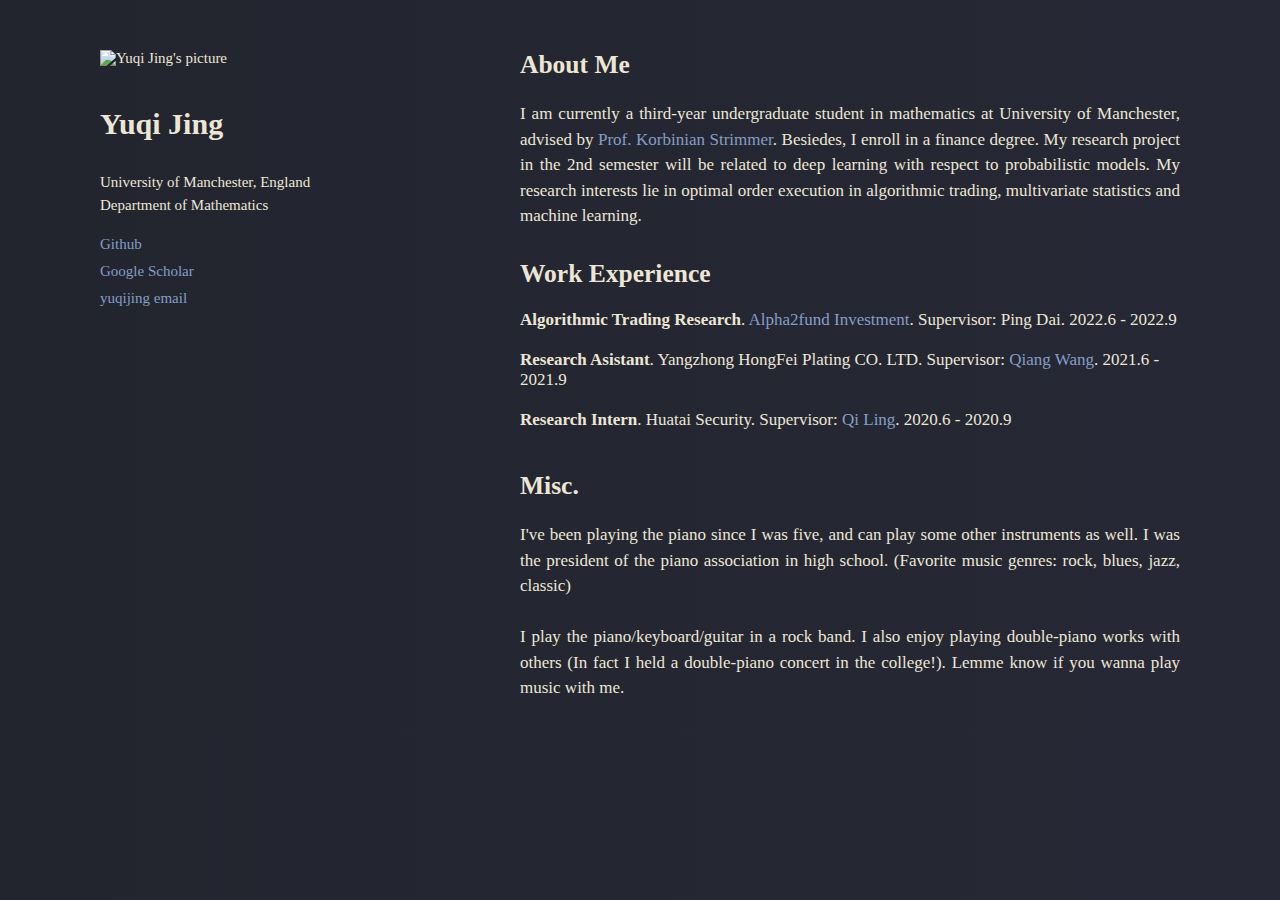
==== commit 6079f956: "Update index.html" ====
--- a/index.html
+++ b/index.html
@@ -185,7 +185,7 @@
     
     <h2>About Me</h2> 
     <p align="justify"> 
-    I am currently a third-year undergraduate student in mathematics at University of Manchester, advised by <a href = "https://strimmerlab.github.io/">Prof. Korbinian Strimmer</a>. Besiedes, I enroll in a finance degree. My research project in the 2nd semester will be related to deep learning with respect to probablistic model. My research interests lie in optimal order execution in algorithmic trading, multivariate statistics and machine learning.
+    I am currently a third-year undergraduate student in mathematics at University of Manchester, advised by <a href = "https://strimmerlab.github.io/">Prof. Korbinian Strimmer</a>. Besiedes, I enroll in a finance degree. My research project in the 2nd semester will be related to deep learning with respect to probabilistic models. My research interests lie in optimal order execution in algorithmic trading, multivariate statistics and machine learning.
     <br> 
       <!-- Iâve been drawing inspiration from cognitive science, and endowing machines with human-like concept learning abilities via neural-graphical-symbolic learning. Specifically:<br> <strong>Neural</strong>: neural networks for natural language processing and computer vision. <br> <strong>Graphical</strong>: graph parsing via grammar learning. <br> <strong>Symbolic</strong>: symbolic reasoning, including program synthesis, inductive logic programming and theorem proving. -->
     
@@ -195,7 +195,7 @@
 </p> 
 
 <p> 
-<h2>Research Experience</h2> 
+<h2>Work Experience</h2> 
 
 <strong>Algorithmic Trading Research</strong>. <a href="http://www.alpha2fund.com/website/w/h">Alpha2fund Investment</a>. Supervisor: Ping Dai. 2022.6 - 2022.9
 
@@ -206,6 +206,8 @@
 <br><br> 
 
 <strong>Research Intern</strong>. Huatai Security. Supervisor: <a href="https://cn.linkedin.com/in/%E7%90%A6-%E5%87%8C-b90a8895">Qi Ling</a>. 2020.6 - 2020.9<br><br>
+
+<!-- 
 <li><i><strong>Project 1 Report</strong></i>:<a href="https://yqjing.github.io/experiences/intern1"> New Energy --- Photovoltaic Industry.</a></li>
 
 <br><br>
@@ -217,6 +219,8 @@
 <li><i><strong>Project 4 Report</strong></i>:<a href="https://yqjing.github.io/experiences/intern3"> New Energy --- Wind Power.</a></li>
 
 <br><br>
+
+-->
 
 
 <h2>Misc.</h2> 
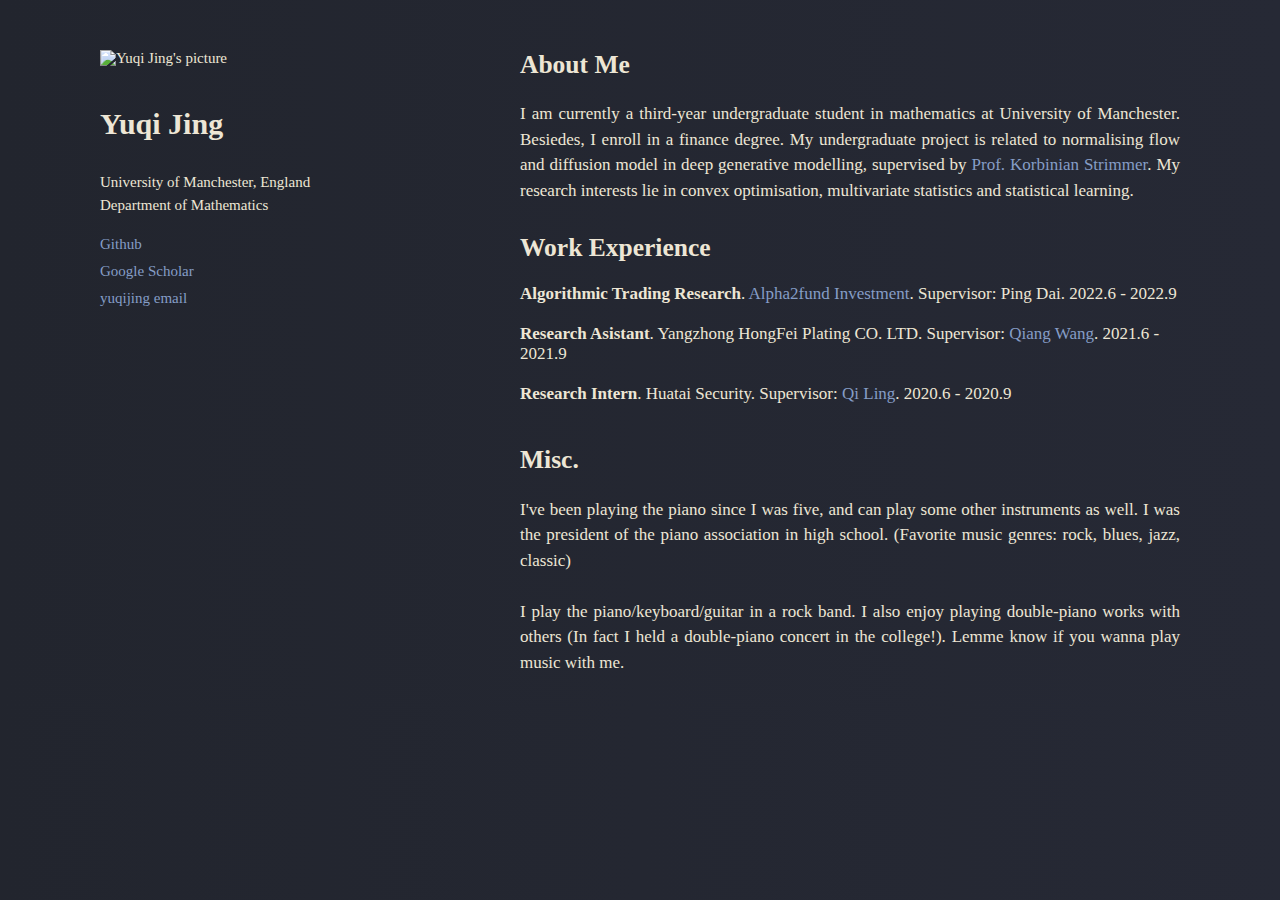
==== commit cada3ed2: "Update index.html" ====
--- a/index.html
+++ b/index.html
@@ -6,7 +6,7 @@
     <meta charset="utf-8"> 
     <meta http-equiv=X-UA-Compatible content="IE=edge,chrome=1"> 
     <meta name=viewport content="width=device-width, initial-scale=1"> 
-    <meta name=description content="A boy who trys to make the most of every day"> 
+    <meta name=description content="Get the M.C. Done!"> 
     <meta name=author content="Yuqi Jing">
     
     
@@ -185,7 +185,7 @@
     
     <h2>About Me</h2> 
     <p align="justify"> 
-    I am currently a third-year undergraduate student in mathematics at University of Manchester, advised by <a href = "https://strimmerlab.github.io/">Prof. Korbinian Strimmer</a>. Besiedes, I enroll in a finance degree. My research project in the 2nd semester will be related to deep learning with respect to probabilistic models. My research interests lie in optimal order execution in algorithmic trading, multivariate statistics and machine learning.
+    I am currently a third-year undergraduate student in mathematics at University of Manchester. Besiedes, I enroll in a finance degree. My undergraduate project is related to normalising flow and diffusion model in deep generative modelling, supervised by <a href = "https://strimmerlab.github.io/">Prof. Korbinian Strimmer</a>. My research interests lie in convex optimisation, multivariate statistics and statistical learning.
     <br> 
       <!-- Iâve been drawing inspiration from cognitive science, and endowing machines with human-like concept learning abilities via neural-graphical-symbolic learning. Specifically:<br> <strong>Neural</strong>: neural networks for natural language processing and computer vision. <br> <strong>Graphical</strong>: graph parsing via grammar learning. <br> <strong>Symbolic</strong>: symbolic reasoning, including program synthesis, inductive logic programming and theorem proving. -->
     
